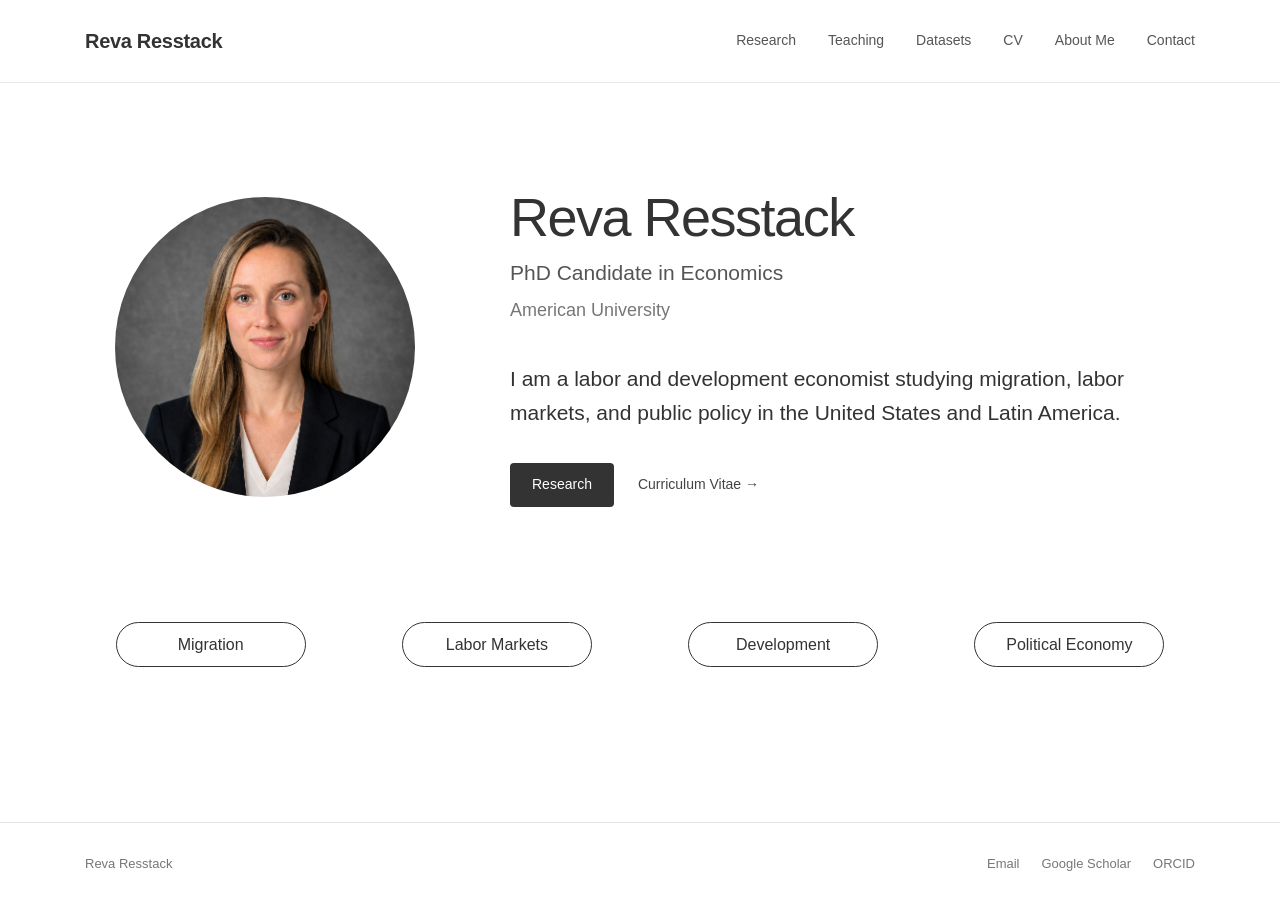
==== index.html @ 0ca715f7 "Update homepage for places" ====
<!DOCTYPE html>
<html lang="en">

<head>
    <meta charset="UTF-8">
    <meta name="viewport" content="width=device-width, initial-scale=1.0">

    <title>Reva Resstack | Economist</title>

    <link rel="stylesheet" href="style.css">
</head>

<body>

<header>
    <nav>
        <div class="nav-container">

            <a class="site-name" href="index.html">
                Reva Resstack
            </a>

            <div class="nav-links">
                <a href="research.html">Research</a>
                <a href="teaching.html">Teaching</a>
                <a href="datasets.html">Datasets</a>
                <a href="cv.html">CV</a>
                <!-- <a href="news.html">News</a> -->
                <a href="aboutme.html">About Me</a>
                <a href="contact.html">Contact</a>
            </div>

        </div>
    </nav>
</header>


<main>

    <!-- HERO -->
    <section class="hero">

        <div class="hero-image">

            <img src="images/Headshot_RResstack_2.png"
                 alt="Reva Resstack">

        </div>

        <div class="hero-text">

            <h1>Reva Resstack</h1>

            <h2>PhD Candidate in Economics</h2>

            <p class="affiliation">

                <a href="https://www.american.edu/cas/economics/" target="_blank">
                    American University
                </a>

            </p>

            <p class="intro">
                I am a labor and development economist studying
                migration, labor markets, and public policy in the United States and Latin America.
            </p>

            <!--
            <p>
                My research focuses on how migration policies,
                institutions, and economic conditions shape
                opportunities and decisions for people based on
                where they're located. I study outcomes in
                countries of origin, along the migration process,
                and in countries of destination for both migrants
                and individuals in receiving communities.
            </p>
            -->

            <div class="hero-links">

                <a href="research.html" class="button">
                    Research
                </a>

                <a href="cv.html" class="text-link">
                    Curriculum Vitae →
                </a>

            </div>

        </div>

    </section>


    <!-- RESEARCH AREAS -->

    <section class="research-areas">

        <div class="area">

            <div class="area-circle">
                Migration
            </div>

        </div>


        <div class="area">

            <div class="area-circle">
                Labor Markets
            </div>

        </div>


        <div class="area">

            <div class="area-circle">
                Development
            </div>

        </div>


        <div class="area">

            <div class="area-circle">
                Political Economy
            </div>

        </div>

    </section>


</main>


<footer>

    <div class="footer-container">

        <p>Reva Resstack</p>

        <div>

            <a href="mailto:reva.resstack@american.edu">
                Email
            </a>

            <a href="#">
                Google Scholar
            </a>

            <a href="#">
                ORCID
            </a>

        </div>

    </div>

</footer>


</body>

</html>
---- style.css ----
/* =====================================
   GENERAL
   ===================================== */

* {
    box-sizing: border-box;
    font-family: Arial;
}

body {
    margin: 0;

    font-family: Arial;

    color: #333;

    background: #fff;

    line-height: 1.7;
}

a {
    color: inherit;
    text-decoration: none;
}

a:hover {
    text-decoration: none;
}


/* =====================================
   NAVIGATION
   ===================================== */

nav {
    border-bottom: 1px solid #e8e8e8;

    background: #fff;
}

.nav-container {
    max-width: 1180px;

    margin: 0 auto;

    padding: 24px 35px;

    display: flex;

    justify-content: space-between;

    align-items: center;
}

.site-name {
    font-size: 20px;

    font-weight: 600;

    letter-spacing: -0.3px;
}

.nav-links {
    display: flex;

    gap: 32px;
}

.nav-links a {
    font-size: 14px;

    color: #555;

    transition: color 0.2s ease;
}

.nav-links a:hover {
    color: #111;
}


/* =====================================
   MAIN
   ===================================== */

main {
    max-width: 1180px;

    margin: 0 auto;

    padding: 70px 35px 80px;
}


/* =====================================
   HERO
   ===================================== */

.hero {
    display: grid;

    grid-template-columns: 360px 1fr;

    gap: 65px;

    align-items: center;

    padding: 35px 0 95px;
}

.hero-image {
    display: flex;

    justify-content: center;

    align-items: center;
}

.hero-image img {
    width: 300px;

    height: 300px;

    object-fit: cover;

    border-radius: 50%;
}

.hero-text h1 {
    margin: 0 0 8px;

    font-size: 54px;

    font-weight: normal;

    letter-spacing: -1.5px;

    line-height: 1.1;
}

.hero-text h2 {
    margin: 0;

    font-size: 21px;

    font-weight: 400;

    color: #555;
}

.affiliation {
    margin-top: 4px;

    font-size: 16px;

    color: #777;
}

.hero-text p {
    max-width: 720px;

    font-size: 18px;

    line-height: 1.75;
}

.hero-text .intro {
    margin-top: 35px;

    font-size: 21px;

    line-height: 1.65;
}


/* =====================================
   HERO LINKS
   ===================================== */

.hero-links {
    display: flex;

    align-items: center;

    gap: 24px;

    margin-top: 32px;
}

.button {
    display: inline-block;

    padding: 10px 22px;

    background: #333;

    color: #fff;

    border-radius: 4px;

    font-size: 14px;

    font-weight: 500;

    transition: all 0.2s ease;
}

.button:hover {
    background: #555;

    transform: translateY(-1px);
}

.text-link {
    font-size: 14px;

    font-weight: 500;

    color: #444;
}

.text-link:hover {
    color: #111;

    text-decoration: underline;
}


/* =====================================
   RESEARCH SECTION
   ===================================== */

.section {
    border-top: 1px solid #e5e5e5;

    padding: 70px 0;
}

.section-label {
    margin-bottom: 18px;

    font-size: 20px;

    font-weight: 600;

    letter-spacing: 2.2px;

    color: #888;
}

.section h1 {
    max-width: 850px;

    margin: 0 0 20px;

    font-size: 40px;

    font-weight: normal;

    line-height: 1.3;

    letter-spacing: -0.5px;
}

.section h2 {
    max-width: 850px;

    margin: 0 0 20px;

    font-size: 40px;

    font-weight: normal;

    line-height: 1.3;

    letter-spacing: -0.5px;
}

.wide-text {
    max-width: 820px;

    font-size: 18px;

    line-height: 1.8;
}

.arrow-link {
    display: inline-block;

    margin-top: 12px;

    font-size: 14px;

    font-weight: 500;

    color: #444;
}

.arrow-link:hover {
    color: #111;

    text-decoration: underline;
}

.page-header p {
    max-width: 100%;
}


/* ================================
   WORKS IN PROGRESS
   ================================ */

.paper {
    margin-bottom: 55px;
}

.paper h2 {
    font-size: 23px;
    line-height: 1.25;
    font-weight: 500;
    margin: 0 0 8px 0;
    max-width: 1200px;
}

/* Job Market Paper */

.paper-label {
    font-size: 12px;
    letter-spacing: 2px;
    font-weight: 600;
    color: #888;
    margin-bottom: 8px;
}

/* Abstract */

.abstract-box {
    margin: 0;
    max-width: 850px;
}

.abstract-box summary {
    display: inline-block;
    cursor: pointer;

    font-size: 15px;
    color: #444;

    margin: 0;

    list-style: none;
}

.abstract-box summary::-webkit-details-marker {
    display: none;
}

.abstract-box summary::before {
    content: "▶";
    font-size: 10px;
    margin-right: 7px;
}

.abstract-box[open] summary::before {
    content: "▼";
}

.abstract-box p {
    margin-top: 15px;
    margin-bottom: 0;

    font-size: 16px;
    line-height: 1.7;

    max-width: 850px;
}

/* =====================================
   RESEARCH AREAS
   ===================================== */

.research-areas {
    display: grid;

    grid-template-columns: repeat(4, 1fr);

    gap: 35px;

    padding: 20px 0 75px;
}

.area {
    display: flex;

    justify-content: center;

    align-items: center;
}

.area-circle {
    display: flex;
    align-items: center;
    justify-content: center;

    width: 190px;
    height: 45px;

    border: 1px solid #333;
    border-radius: 25px;

    font-size: 16px;
    text-align: center;
}

.area-circle:hover {
    background: #f7f7f7;
}

.area h3 {
    margin: 0 0 10px;

    font-size: 22px;

    font-weight: normal;
}

.area p {
    margin: 0;

    max-width: 300px;

    color: #666;

    font-size: 16px;

    line-height: 1.7;
}


/* =========================
   TEACHING PAGE
   ========================= */

.teaching-section {
    max-width: 950px;
    margin-top: 55px;
}


/* -------------------------
   Institution
   ------------------------- */

.teaching-section h2 {
    font-size: 34px;
    font-weight: 500;
    margin-top: 75px;
    margin-bottom: 40px;
    letter-spacing: -0.4px;
}

.teaching-section h2:first-child {
    margin-top: 0;
}


/* -------------------------
   Department / School
   ------------------------- */

.institution-section {
    margin-left: 25px;
    margin-bottom: 55px;
}

.institution-section h3 {
    font-size: 24px;
    font-weight: 500;
    margin-top: 0;
    margin-bottom: 28px;
    letter-spacing: -0.2px;
}


/* -------------------------
   Positions
   ------------------------- */

.position-section {
    margin-left: 25px;
    margin-bottom: 38px;
}

.position-section h4 {
    font-size: 18px;
    font-weight: 600;
    margin-top: 0;
    margin-bottom: 13px;
    line-height: 1.4;
}


/* -------------------------
   Courses
   ------------------------- */

.course {
    font-size: 17px;
    line-height: 1.7;
}

.course-item {
    font-size: 17px;
    line-height: 1.7;
    margin-bottom: 26px;
}

.course strong,
.course-item strong {
    font-weight: 600;
}


/* -------------------------
   Greenberg Seminars Link
   ------------------------- */

.program-link {
    display: inline-block;

    margin-top: 2px;

    font-size: 16px;
    color: #555;

    border-bottom: 1px solid #aaa;
    padding-bottom: 2px;

    transition: all 0.2s ease;
}

.program-link:hover {
    color: #111;
    border-bottom-color: #333;
}


/* -------------------------
   Semester Dropdown
   ------------------------- */

.semester-box {
    margin-top: 8px;
}

.semester-box summary {
    display: inline-block;

    cursor: pointer;

    font-size: 14px;
    color: #777;

    list-style: none;

    transition: color 0.2s ease;
}

.semester-box summary:hover {
    color: #333;
}

.semester-box summary::-webkit-details-marker {
    display: none;
}

.semester-box summary::before {
    content: "▶";

    font-size: 9px;
    margin-right: 7px;
}

.semester-box[open] summary::before {
    content: "▼";
}

.semester-box p {
    margin-top: 9px;
    margin-bottom: 0;

    font-size: 14px;
    line-height: 1.6;

    color: #666;
}


/* -------------------------
   AEA Summer Program
   ------------------------- */

.aea-program {
    margin-top: 15px;
}

.aea-program p {
    max-width: 700px;

    font-size: 15px;
    line-height: 1.7;

    color: #555;
}


/* AEA photo */

.teaching-photo {
    display: block;

    width: 65%;
    max-width: 600px;

    height: auto;

    margin-top: 25px;

    border-radius: 4px;
}


/* -------------------------
   General Teaching Links
   ------------------------- */

.teaching-section a {
    color: inherit;
}

.teaching-section a:hover {
    color: #111;
}

/* =========================
   DATASETS PAGE
   ========================= */

.datasets-section {
    max-width: 1000px;
    margin-top: 50px;
}

.dataset-row {
    display: grid;

    grid-template-columns: 380px 1fr;

    gap: 40px;

    margin-bottom: 75px;

    align-items: start;
}

.dataset-image {
    width: 100%;
}

.dataset-image img {
    display: block;

    width: 100%;

    height: auto;

    object-fit: contain;
}

.dataset-content h2 {
    font-size: 26px;
    line-height: 1.35;
    font-weight: 500;

    margin: 0 0 10px 0;
}

.dataset-authors {
    font-size: 16px;

    margin: 0 0 5px 0;
}

.dataset-institution {
    font-size: 15px;

    color: #777;

    margin: 0 0 18px 0;
}

.dataset-content p {
    font-size: 16px;
    line-height: 1.7;

    max-width: 650px;
}

.dataset-link {
    display: inline-block;

    margin-top: 8px;

    font-size: 15px;

    color: #444;

    text-decoration: none;

    border-bottom: 1px solid #aaa;

    padding-bottom: 2px;
}

.dataset-link:hover {
    border-bottom-color: #333;
}

.dataset-note {
    font-size: 14px !important;
    color: #777;
    margin-top: 12px;
}

/* =====================================
   COMMUNITY PHOTO
   ===================================== */

.community {
    padding: 20px 0 30px;

    text-align: center;
}

.community img {
    width: 65%;

    max-width: 720px;

    height: auto;

    display: inline-block;

    object-fit: cover;
}


/* =====================================
   FOOTER
   ===================================== */

footer {
    border-top: 1px solid #e5e5e5;
}

.footer-container {
    max-width: 1180px;

    margin: 0 auto;

    padding: 30px 35px;

    display: flex;

    justify-content: space-between;

    align-items: center;

    font-size: 13px;

    color: #777;
}

.footer-container p {
    margin: 0;
}

.footer-container div {
    display: flex;

    gap: 22px;
}


/* =====================================
   MOBILE
   ===================================== */

@media (max-width: 800px) {

    .nav-container {
        flex-direction: column;

        gap: 18px;
    }

    .nav-links {
        flex-wrap: wrap;

        justify-content: center;

        gap: 16px;
    }

    main {
        padding: 45px 22px 60px;
    }

    .hero {
        grid-template-columns: 1fr;

        gap: 35px;

        text-align: center;

        padding-top: 15px;

        padding-bottom: 70px;
    }

    .hero-image img {
        width: 190px;

        height: 190px;
    }

    .hero-text p {
        margin-left: auto;

        margin-right: auto;
    }

    .hero-links {
        justify-content: center;
    }

    .research-areas {
    grid-template-columns: 1fr 1fr;

    gap: 35px 20px;
    }

    .area p {
        max-width: none;
    }

    .community img {
        width: 100%;
    }

    .footer-container {
        flex-direction: column;

        gap: 15px;
    }
    
      /* Teaching and datasets on mobile */
        
      .teaching-section {
          margin-top: 35px;
      }
      
      .teaching-section h2 {
          font-size: 29px;
          margin-top: 55px;
          margin-bottom: 30px;
      }
      
      .institution-section {
          margin-left: 10px;
          margin-bottom: 45px;
      }
      
      .institution-section h3 {
          font-size: 21px;
          margin-bottom: 24px;
      }
      
      .position-section {
          margin-left: 10px;
          margin-bottom: 30px;
      }
      
      .position-section h4 {
          font-size: 17px;
      }
      
      .course,
      .course-item {
          font-size: 16px;
      }
      
      .teaching-photo {
          width: 100%;
          max-width: 600px;
      }
  
    .dataset-row {
        grid-template-columns: 1fr;
    
        gap: 25px;
    
        margin-bottom: 60px;
    }
    
    .dataset-image {
        max-width: 500px;
    }

}

/* =========================
   ABOUT ME TIMELINE — MOBILE
   ========================= */

.timeline {
    margin-top: 50px;

    padding-left: 55px;
}

.timeline::before {
    left: 15px;
}

.timeline-item {
    margin-bottom: 60px;
}

.timeline-marker {
    left: -55px;

    width: 35px;

    text-align: left;

    font-size: 12px;
}

.timeline-marker::after {
    right: -20px;

    width: 8px;

    height: 8px;
}

.timeline-content h2 {
    font-size: 24px;
}

.timeline-content p {
    font-size: 16px;

    line-height: 1.7;
}

.timeline-photo {
    margin-top: 0;
}

.timeline-photo img {
    width: 100%;
}

/* =========================================================
   RESEARCH PAGE — PAPER CARDS
   ========================================================= */


/* Research page container */

.research-intro {
    padding-bottom: 60px;
}


/* Works in progress section */

.works-section {
    padding-top: 20px;
}


/* Section labels */

.works-section .section-label,
.research-intro .section-label {
    margin-bottom: 32px;

    font-size: 20px;
    font-weight: 600;
    letter-spacing: 3px;

    color: #888;
}


/* Main research heading */

.research-intro h1 {
    max-width: 900px;

    margin: 0 0 24px;

    font-size: 40px;
    font-weight: 400;

    line-height: 1.3;
    letter-spacing: -0.5px;
}

.research-title {
    white-space: nowrap;
    font-size: 3rem;
}

/* Introduction paragraph */

.research-intro > p {
    max-width: 850px;

    margin: 0;

    font-size: 18px;
    line-height: 1.7;
}


/* =========================================================
   PAPER CARDS
   ========================================================= */

.paper-card {
    max-width: 1000px;

    margin-bottom: 28px;
    padding: 30px 34px;

    border: 1px solid #e2e2e2;
    border-radius: 6px;

    background: #ffffff;

    box-shadow: 0 2px 8px rgba(0, 0, 0, 0.04);
}


/* Hover effect */

.paper-card:hover {
    box-shadow: 0 4px 14px rgba(0, 0, 0, 0.07);
}


/* Job market paper */

.job-market-card {
    border-left: 4px solid #555;
}


/* Paper label */

.paper-label {
    margin-bottom: 12px;

    font-size: 13px;
    font-weight: 600;
    letter-spacing: 2px;

    color: #888;
}


/* Paper titles */

.paper-card h2 {
    max-width: 900px;

    margin: 0 0 16px;

    font-size: 27px;
    font-weight: 400;

    line-height: 1.35;

    color: #333;
}


/* =========================================================
   ABSTRACT
   ========================================================= */

.abstract-box {
    margin-top: 4px;
}


/* Abstract button */

.abstract-box summary {
    display: inline-block;

    cursor: pointer;

    font-size: 15px;
    font-weight: 500;

    color: #555;

    list-style-position: outside;
}


/* Remove default marker in some browsers */

.abstract-box summary::marker {
    font-size: 12px;
}


/* Hover */

.abstract-box summary:hover {
    color: #222;
}


/* Abstract text */

.abstract-box p {
    max-width: 850px;

    margin: 18px 0 0;

    font-size: 16px;
    line-height: 1.7;

    color: #555;
}


/* =========================================================
   PAPER LINK
   ========================================================= */

.paper-link {
    display: inline-block;

    margin-top: 22px;

    font-size: 15px;
    font-weight: 600;

    color: #444;

    text-decoration: none;
}

/* =========================
   ABOUT ME TIMELINE
   ========================= */

.about-header {
    max-width: 900px;
}


/* -------------------------
   Timeline Container
   ------------------------- */

.timeline {
    position: relative;

    max-width: 1000px;

    margin: 75px auto 0 auto;

    padding-left: 135px;
}


/* Vertical line */

.timeline::before {
    content: "";

    position: absolute;

    left: 75px;

    top: 10px;

    bottom: 0;

    width: 1px;

    background: #d8d8d8;
}


/* -------------------------
   Timeline Item
   ------------------------- */

.timeline-item {
    position: relative;

    margin-bottom: 80px;
}


/* -------------------------
   Timeline Marker
   ------------------------- */

.timeline-marker {
    position: absolute;

    left: -135px;

    width: 105px;

    text-align: right;

    font-size: 15px;

    font-weight: 600;

    color: #777;

    line-height: 1.4;
}


/* Circle */

.timeline-marker::after {
    content: "";

    position: absolute;

    right: -35px;

    top: 4px;

    width: 9px;

    height: 9px;

    border-radius: 50%;

    background: #777;
}


/* -------------------------
   Timeline Content
   ------------------------- */

.timeline-content {
    max-width: 750px;
}

.timeline-content h2 {
    font-size: 28px;

    font-weight: 500;

    margin: 0 0 14px 0;

    letter-spacing: -0.3px;
}

.timeline-content p {
    font-size: 17px;

    line-height: 1.75;

    margin: 0;

    max-width: 750px;
}


/* Links */

.timeline-content a {
    color: inherit;

    text-decoration: none;

    border-bottom: 1px solid #aaa;

    transition: border-color 0.2s ease;
}

.timeline-content a:hover {
    border-bottom-color: #333;
}


/* -------------------------
   Community Photo
   ------------------------- */

.timeline-photo {
    margin-top: 10px;

    max-width: 750px;
}

.timeline-photo img {
    display: block;

    width: 65%;

    height: auto;

    border-radius: 4px;
}


.paper-link:hover {
    text-decoration: underline;
}
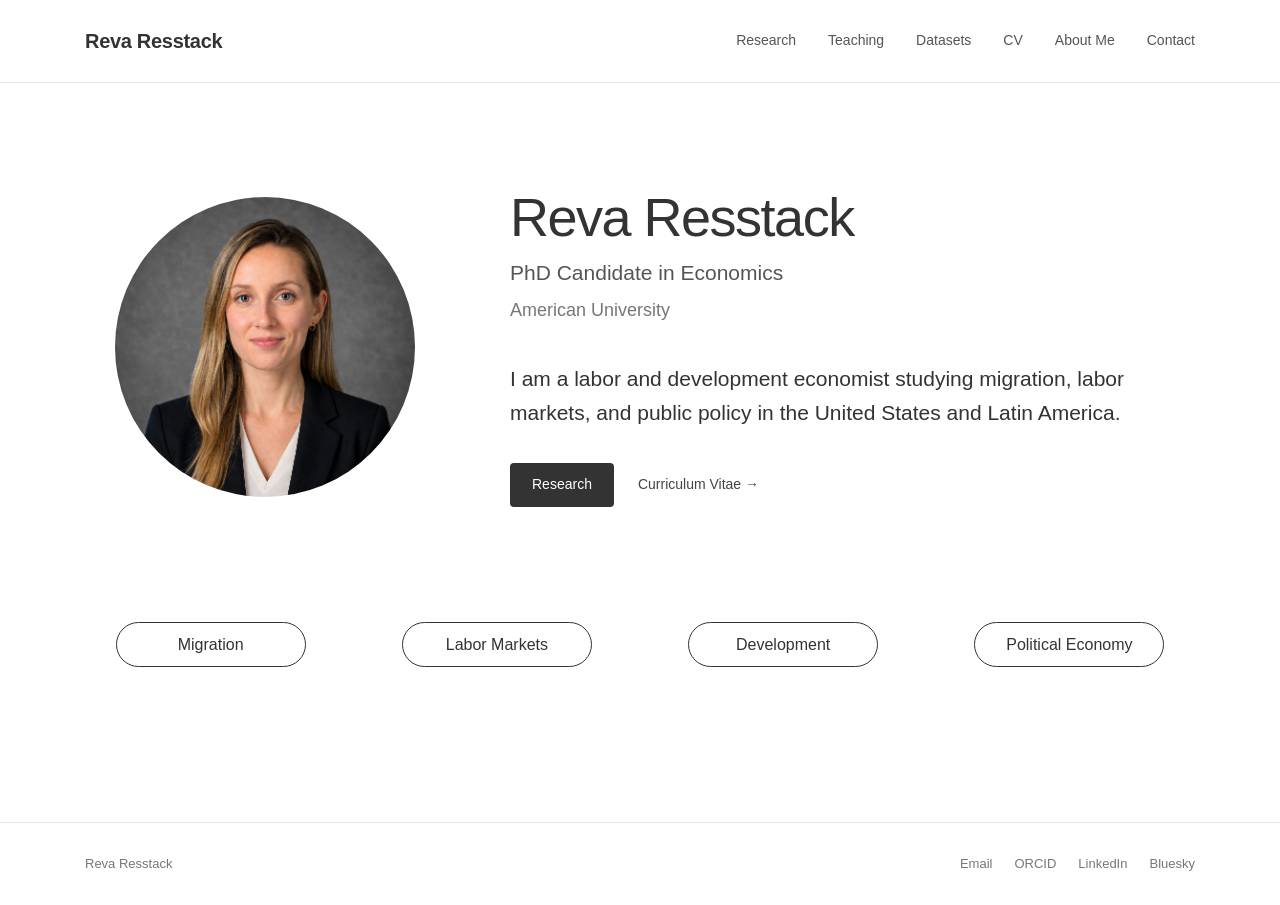
==== commit 6de4be8b: "Update footer" ====
--- a/index.html
+++ b/index.html
@@ -152,12 +152,22 @@
                 Email
             </a>
 
-            <a href="#">
+            <!--
+            <a href="https://scholar.google.com/" target="_blank">
                 Google Scholar
             </a>
+            -->
 
-            <a href="#">
+            <a href="https://orcid.org/0009-0002-9547-4067" target="_blank">
                 ORCID
+            </a>
+
+            <a href="https://www.linkedin.com/in/reva-resstack/" target="_blank">
+                LinkedIn
+            </a>
+
+            <a href="https://bsky.app/profile/rresstack.bsky.social" target="_blank">
+                Bluesky
             </a>
 
         </div>
@@ -166,7 +176,6 @@
 
 </footer>
 
-
 </body>
 
 </html>
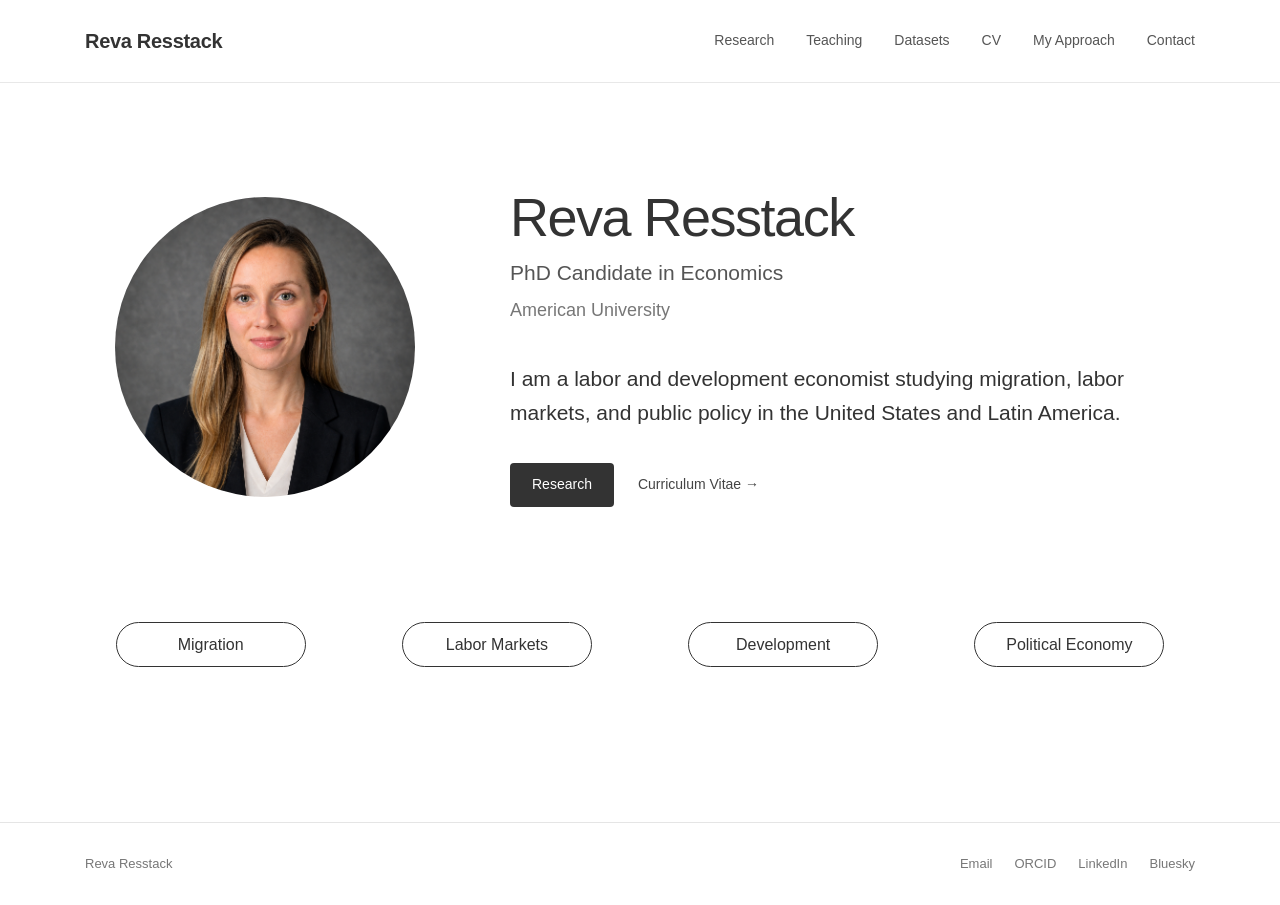
==== commit 0db1a748: "Update index.html" ====
--- a/index.html
+++ b/index.html
@@ -26,7 +26,7 @@
                 <a href="datasets.html">Datasets</a>
                 <a href="cv.html">CV</a>
                 <!-- <a href="news.html">News</a> -->
-                <a href="aboutme.html">About Me</a>
+                <a href="myapproach.html">My Approach</a>
                 <a href="contact.html">Contact</a>
             </div>
 
--- a/style.css
+++ b/style.css
@@ -226,22 +226,21 @@
     text-decoration: underline;
 }
 
-
 /* =====================================
    RESEARCH SECTION
    ===================================== */
 
 .section {
+    width: 100%;
     border-top: 1px solid #e5e5e5;
 
-    padding: 70px 0;
+    padding: 70px 5%;
 }
 
 .section-label {
     margin-bottom: 18px;
 
     font-size: 20px;
-
     font-weight: 600;
 
     letter-spacing: 2.2px;
@@ -250,12 +249,11 @@
 }
 
 .section h1 {
-    max-width: 850px;
+    max-width: 1200px;
 
     margin: 0 0 20px;
 
     font-size: 40px;
-
     font-weight: normal;
 
     line-height: 1.3;
@@ -264,12 +262,11 @@
 }
 
 .section h2 {
-    max-width: 850px;
+    max-width: 1200px;
 
     margin: 0 0 20px;
 
     font-size: 40px;
-
     font-weight: normal;
 
     line-height: 1.3;
@@ -278,10 +275,9 @@
 }
 
 .wide-text {
-    max-width: 820px;
+    max-width: 1200px;
 
     font-size: 18px;
-
     line-height: 1.8;
 }
 
@@ -291,7 +287,6 @@
     margin-top: 12px;
 
     font-size: 14px;
-
     font-weight: 500;
 
     color: #444;
@@ -299,7 +294,6 @@
 
 .arrow-link:hover {
     color: #111;
-
     text-decoration: underline;
 }
 
@@ -308,57 +302,220 @@
 }
 
 
-/* ================================
+/* =====================================
+   COAUTHORS
+   ===================================== */
+
+.coauthors {
+    margin-top: -8px;
+    margin-bottom: 18px;
+
+    font-size: 0.95rem;
+}
+
+.coauthors a {
+    color: inherit;
+
+    text-decoration: underline;
+    text-underline-offset: 3px;
+}
+
+.coauthors a:hover {
+    opacity: 0.7;
+}
+
+
+/* =====================================
    WORKS IN PROGRESS
-   ================================ */
+   ===================================== */
 
 .paper {
     margin-bottom: 55px;
 }
 
 .paper h2 {
+    max-width: 1200px;
+
+    margin: 0 0 8px 0;
+
     font-size: 23px;
     line-height: 1.25;
     font-weight: 500;
-    margin: 0 0 8px 0;
-    max-width: 1200px;
-}
+}
+
 
 /* Job Market Paper */
 
 .paper-label {
-    font-size: 12px;
+    margin-bottom: 12px;
+
+    font-size: 13px;
+    font-weight: 600;
+
     letter-spacing: 2px;
+
+    color: #888;
+}
+
+
+/* =========================================================
+   RESEARCH PAGE — INTRO
+   ========================================================= */
+
+.research-intro {
+    width: 100%;
+
+    padding-bottom: 60px;
+}
+
+
+/* Section labels */
+
+.works-section .section-label,
+.research-intro .section-label {
+    margin-bottom: 32px;
+
+    font-size: 20px;
     font-weight: 600;
+
+    letter-spacing: 3px;
+
     color: #888;
-    margin-bottom: 8px;
-}
-
-/* Abstract */
+}
+
+
+/* Main research heading */
+
+.research-intro h1 {
+    max-width: 1400px;
+
+    margin: 0 0 24px;
+
+    font-size: 40px;
+    font-weight: 400;
+
+    line-height: 1.3;
+    letter-spacing: -0.5px;
+}
+
+.research-title {
+    white-space: nowrap;
+    font-size: 3rem;
+}
+
+
+/* Introduction paragraph */
+
+.research-intro > p {
+    max-width: 1400px;
+
+    margin: 0;
+
+    font-size: 18px;
+    line-height: 1.7;
+}
+
+
+/* =========================================================
+   WORKS IN PROGRESS SECTION
+   ========================================================= */
+
+.works-section {
+    padding-top: 50px;
+}
+
+
+/* =========================================================
+   PAPER CARDS
+   ========================================================= */
+
+.paper-card {
+    width: 100%;
+    max-width: 1400px;
+
+    margin-bottom: 28px;
+    padding: 30px 34px;
+
+    border: 1px solid #e2e2e2;
+    border-radius: 6px;
+
+    background: #ffffff;
+
+    box-shadow: 0 2px 8px rgba(0, 0, 0, 0.04);
+}
+
+
+/* Hover effect */
+
+.paper-card:hover {
+    box-shadow: 0 4px 14px rgba(0, 0, 0, 0.07);
+}
+
+
+/* Job market paper */
+
+.job-market-card {
+    border-left: 4px solid #555;
+}
+
+
+/* Paper titles */
+
+.paper-card h2 {
+    max-width: 100%;
+
+    margin: 0 0 16px;
+
+    font-size: 27px;
+    font-weight: 400;
+
+    line-height: 1.35;
+
+    color: #333;
+}
+
+
+/* =========================================================
+   ABSTRACT
+   ========================================================= */
 
 .abstract-box {
-    margin: 0;
-    max-width: 850px;
-}
+    margin-top: 4px;
+}
+
+
+/* Abstract button */
 
 .abstract-box summary {
     display: inline-block;
+
     cursor: pointer;
 
     font-size: 15px;
-    color: #444;
-
-    margin: 0;
-
-    list-style: none;
-}
+    font-weight: 500;
+
+    color: #555;
+
+    list-style-position: outside;
+}
+
+
+/* Remove default marker in some browsers */
 
 .abstract-box summary::-webkit-details-marker {
     display: none;
 }
 
+.abstract-box summary::marker {
+    font-size: 12px;
+}
+
+
+/* Abstract arrow */
+
 .abstract-box summary::before {
     content: "▶";
+
     font-size: 10px;
     margin-right: 7px;
 }
@@ -367,14 +524,43 @@
     content: "▼";
 }
 
+
+/* Hover */
+
+.abstract-box summary:hover {
+    color: #222;
+}
+
+
+/* Abstract text */
+
 .abstract-box p {
-    margin-top: 15px;
-    margin-bottom: 0;
+    max-width: 900px;
+
+    margin: 18px 0 0;
 
     font-size: 16px;
     line-height: 1.7;
 
-    max-width: 850px;
+    color: #555;
+}
+
+
+/* =========================================================
+   PAPER LINK
+   ========================================================= */
+
+.paper-link {
+    display: inline-block;
+
+    margin-top: 22px;
+
+    font-size: 15px;
+    font-weight: 600;
+
+    color: #444;
+
+    text-decoration: none;
 }
 
 /* =====================================
@@ -445,7 +631,7 @@
 
 .teaching-section {
     max-width: 950px;
-    margin-top: 55px;
+    margin-top: 30px;
 }
 
 
@@ -456,8 +642,10 @@
 .teaching-section h2 {
     font-size: 34px;
     font-weight: 500;
-    margin-top: 75px;
-    margin-bottom: 40px;
+
+    margin-top: 40px;
+    margin-bottom: 20px;
+
     letter-spacing: -0.4px;
 }
 
@@ -472,14 +660,16 @@
 
 .institution-section {
     margin-left: 25px;
-    margin-bottom: 55px;
+    margin-bottom: 25px;
 }
 
 .institution-section h3 {
     font-size: 24px;
     font-weight: 500;
+
     margin-top: 0;
-    margin-bottom: 28px;
+    margin-bottom: 14px;
+
     letter-spacing: -0.2px;
 }
 
@@ -490,15 +680,17 @@
 
 .position-section {
     margin-left: 25px;
-    margin-bottom: 38px;
+    margin-bottom: 18px;
 }
 
 .position-section h4 {
     font-size: 18px;
     font-weight: 600;
+
     margin-top: 0;
-    margin-bottom: 13px;
-    line-height: 1.4;
+    margin-bottom: 5px;
+
+    line-height: 1.3;
 }
 
 
@@ -508,18 +700,69 @@
 
 .course {
     font-size: 17px;
-    line-height: 1.7;
+    line-height: 1.5;
 }
 
 .course-item {
     font-size: 17px;
-    line-height: 1.7;
-    margin-bottom: 26px;
+    line-height: 1.5;
+    margin-bottom: 12px;
 }
 
 .course strong,
 .course-item strong {
-    font-weight: 600;
+    font-weight: 400;
+}
+
+
+/* -------------------------
+   Semester Dropdown
+   ------------------------- */
+
+.semester-box {
+    margin-top: 2px;
+}
+
+.semester-box summary {
+    display: inline-block;
+
+    cursor: pointer;
+
+    font-size: 14px;
+    color: #777;
+
+    list-style: none;
+
+    transition: color 0.2s ease;
+}
+
+.semester-box summary:hover {
+    color: #333;
+}
+
+.semester-box summary::-webkit-details-marker {
+    display: none;
+}
+
+.semester-box summary::before {
+    content: "▶";
+
+    font-size: 9px;
+    margin-right: 7px;
+}
+
+.semester-box[open] summary::before {
+    content: "▼";
+}
+
+.semester-box p {
+    margin-top: 5px;
+    margin-bottom: 0;
+
+    font-size: 14px;
+    line-height: 1.5;
+
+    color: #666;
 }
 
 
@@ -530,7 +773,7 @@
 .program-link {
     display: inline-block;
 
-    margin-top: 2px;
+    margin-top: 0;
 
     font-size: 16px;
     color: #555;
@@ -546,71 +789,38 @@
     border-bottom-color: #333;
 }
 
-
 /* -------------------------
-   Semester Dropdown
+   Institution Links
    ------------------------- */
 
-.semester-box {
-    margin-top: 8px;
-}
-
-.semester-box summary {
-    display: inline-block;
-
-    cursor: pointer;
-
-    font-size: 14px;
-    color: #777;
-
-    list-style: none;
-
-    transition: color 0.2s ease;
-}
-
-.semester-box summary:hover {
-    color: #333;
-}
-
-.semester-box summary::-webkit-details-marker {
-    display: none;
-}
-
-.semester-box summary::before {
-    content: "▶";
-
-    font-size: 9px;
-    margin-right: 7px;
-}
-
-.semester-box[open] summary::before {
-    content: "▼";
-}
-
-.semester-box p {
-    margin-top: 9px;
-    margin-bottom: 0;
-
-    font-size: 14px;
-    line-height: 1.6;
-
-    color: #666;
-}
-
+.institution-link {
+    color: inherit;
+    text-decoration: none;
+
+    border-bottom: 1px solid #aaa;
+    padding-bottom: 2px;
+
+    transition: all 0.2s ease;
+}
+
+.institution-link:hover {
+    color: #111;
+    border-bottom-color: #333;
+}
 
 /* -------------------------
    AEA Summer Program
    ------------------------- */
 
 .aea-program {
-    margin-top: 15px;
+    margin-top: 8px;
 }
 
 .aea-program p {
     max-width: 700px;
 
     font-size: 15px;
-    line-height: 1.7;
+    line-height: 1.6;
 
     color: #555;
 }
@@ -626,7 +836,7 @@
 
     height: auto;
 
-    margin-top: 25px;
+    margin-top: 15px;
 
     border-radius: 4px;
 }
@@ -643,7 +853,6 @@
 .teaching-section a:hover {
     color: #111;
 }
-
 /* =========================
    DATASETS PAGE
    ========================= */
@@ -975,202 +1184,6 @@
     width: 100%;
 }
 
-/* =========================================================
-   RESEARCH PAGE — PAPER CARDS
-   ========================================================= */
-
-
-/* Research page container */
-
-.research-intro {
-    padding-bottom: 60px;
-}
-
-
-/* Works in progress section */
-
-.works-section {
-    padding-top: 20px;
-}
-
-
-/* Section labels */
-
-.works-section .section-label,
-.research-intro .section-label {
-    margin-bottom: 32px;
-
-    font-size: 20px;
-    font-weight: 600;
-    letter-spacing: 3px;
-
-    color: #888;
-}
-
-
-/* Main research heading */
-
-.research-intro h1 {
-    max-width: 900px;
-
-    margin: 0 0 24px;
-
-    font-size: 40px;
-    font-weight: 400;
-
-    line-height: 1.3;
-    letter-spacing: -0.5px;
-}
-
-.research-title {
-    white-space: nowrap;
-    font-size: 3rem;
-}
-
-/* Introduction paragraph */
-
-.research-intro > p {
-    max-width: 850px;
-
-    margin: 0;
-
-    font-size: 18px;
-    line-height: 1.7;
-}
-
-
-/* =========================================================
-   PAPER CARDS
-   ========================================================= */
-
-.paper-card {
-    max-width: 1000px;
-
-    margin-bottom: 28px;
-    padding: 30px 34px;
-
-    border: 1px solid #e2e2e2;
-    border-radius: 6px;
-
-    background: #ffffff;
-
-    box-shadow: 0 2px 8px rgba(0, 0, 0, 0.04);
-}
-
-
-/* Hover effect */
-
-.paper-card:hover {
-    box-shadow: 0 4px 14px rgba(0, 0, 0, 0.07);
-}
-
-
-/* Job market paper */
-
-.job-market-card {
-    border-left: 4px solid #555;
-}
-
-
-/* Paper label */
-
-.paper-label {
-    margin-bottom: 12px;
-
-    font-size: 13px;
-    font-weight: 600;
-    letter-spacing: 2px;
-
-    color: #888;
-}
-
-
-/* Paper titles */
-
-.paper-card h2 {
-    max-width: 900px;
-
-    margin: 0 0 16px;
-
-    font-size: 27px;
-    font-weight: 400;
-
-    line-height: 1.35;
-
-    color: #333;
-}
-
-
-/* =========================================================
-   ABSTRACT
-   ========================================================= */
-
-.abstract-box {
-    margin-top: 4px;
-}
-
-
-/* Abstract button */
-
-.abstract-box summary {
-    display: inline-block;
-
-    cursor: pointer;
-
-    font-size: 15px;
-    font-weight: 500;
-
-    color: #555;
-
-    list-style-position: outside;
-}
-
-
-/* Remove default marker in some browsers */
-
-.abstract-box summary::marker {
-    font-size: 12px;
-}
-
-
-/* Hover */
-
-.abstract-box summary:hover {
-    color: #222;
-}
-
-
-/* Abstract text */
-
-.abstract-box p {
-    max-width: 850px;
-
-    margin: 18px 0 0;
-
-    font-size: 16px;
-    line-height: 1.7;
-
-    color: #555;
-}
-
-
-/* =========================================================
-   PAPER LINK
-   ========================================================= */
-
-.paper-link {
-    display: inline-block;
-
-    margin-top: 22px;
-
-    font-size: 15px;
-    font-weight: 600;
-
-    color: #444;
-
-    text-decoration: none;
-}
-
 /* =========================
    ABOUT ME TIMELINE
    ========================= */
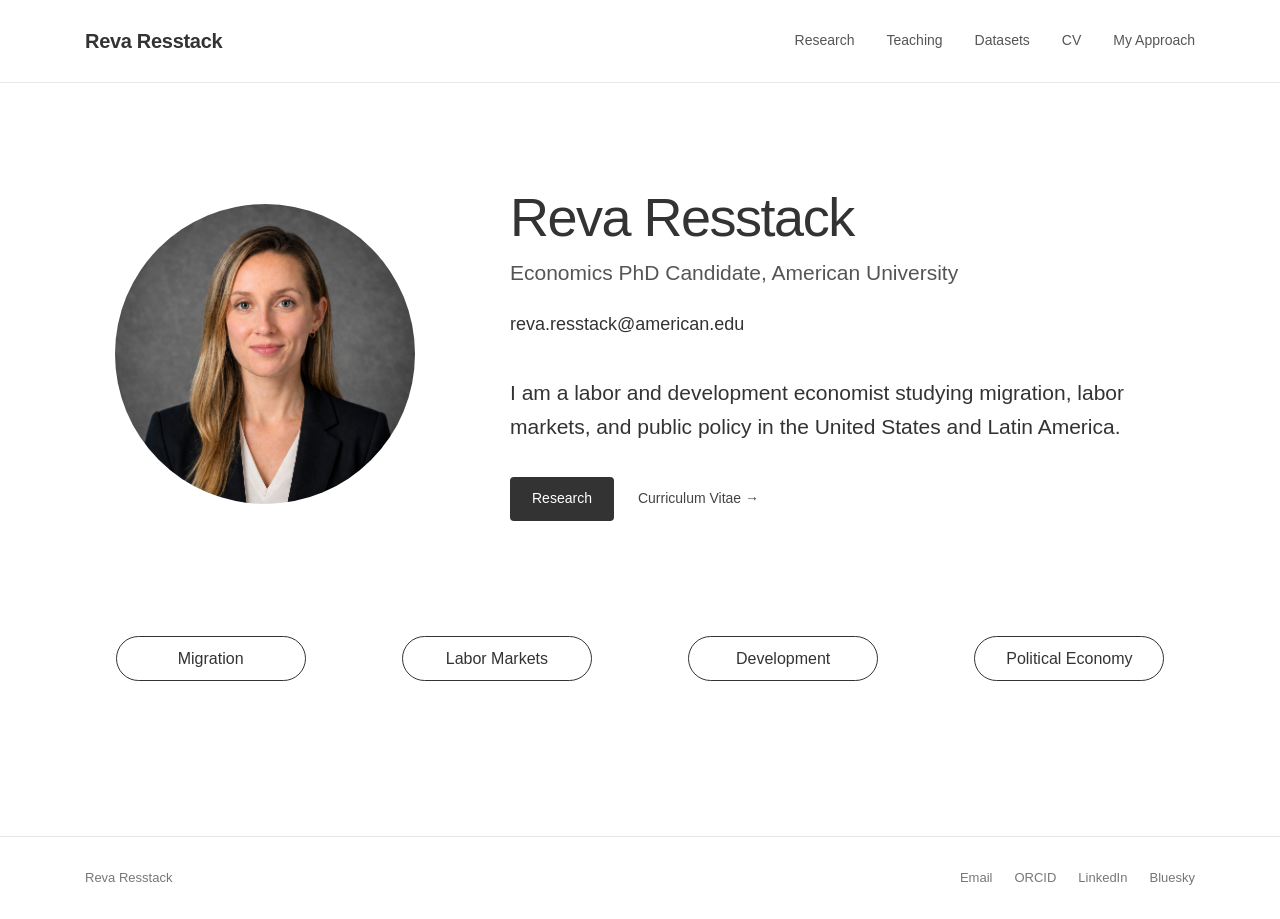
==== commit 449749ee: "Update email on homepage" ====
--- a/index.html
+++ b/index.html
@@ -27,7 +27,6 @@
                 <a href="cv.html">CV</a>
                 <!-- <a href="news.html">News</a> -->
                 <a href="myapproach.html">My Approach</a>
-                <a href="contact.html">Contact</a>
             </div>
 
         </div>
@@ -51,14 +50,16 @@
 
             <h1>Reva Resstack</h1>
 
-            <h2>PhD Candidate in Economics</h2>
-
-            <p class="affiliation">
-
+            <h2>Economics PhD Candidate, 
                 <a href="https://www.american.edu/cas/economics/" target="_blank">
                     American University
                 </a>
+            </h2>
 
+            <p class="email">
+                <a href="mailto:reva.resstack@american.edu">
+                    reva.resstack@american.edu
+                </a>
             </p>
 
             <p class="intro">
--- a/style.css
+++ b/style.css
@@ -831,8 +831,8 @@
 .teaching-photo {
     display: block;
 
-    width: 65%;
-    max-width: 600px;
+    width: 75%;
+    max-width: 700px;
 
     height: auto;
 
@@ -1131,7 +1131,7 @@
 }
 
 /* =========================
-   ABOUT ME TIMELINE — MOBILE
+   MY APPROACH TIMELINE — MOBILE
    ========================= */
 
 .timeline {
@@ -1177,7 +1177,8 @@
 }
 
 .timeline-photo {
-    margin-top: 0;
+    margin: 28px auto 0 auto;
+    max-width: 900px;
 }
 
 .timeline-photo img {
@@ -1185,11 +1186,25 @@
 }
 
 /* =========================
-   ABOUT ME TIMELINE
+  MY APPROACH TIMELINE
    ========================= */
 
+/* -------------------------
+   My Approach Introduction
+   ------------------------- */
+
 .about-header {
-    max-width: 900px;
+    max-width: 1100px;
+}
+
+.about-header p {
+    max-width: 1000px;
+
+    margin: 0;
+
+    font-size: 18px;
+
+    line-height: 1.7;
 }
 
 
@@ -1204,7 +1219,7 @@
 
     margin: 75px auto 0 auto;
 
-    padding-left: 135px;
+    padding-left: 90px;
 }
 
 
@@ -1215,9 +1230,9 @@
 
     position: absolute;
 
-    left: 75px;
-
-    top: 10px;
+    left: 15px;
+
+    top: 8px;
 
     bottom: 0;
 
@@ -1234,7 +1249,11 @@
 .timeline-item {
     position: relative;
 
-    margin-bottom: 80px;
+    margin-bottom: 60px;
+}
+
+.timeline-item:last-child {
+    margin-bottom: 0;
 }
 
 
@@ -1245,19 +1264,15 @@
 .timeline-marker {
     position: absolute;
 
-    left: -135px;
-
-    width: 105px;
-
-    text-align: right;
-
-    font-size: 15px;
-
-    font-weight: 600;
-
-    color: #777;
-
-    line-height: 1.4;
+    left: -70px;
+
+    top: 3px;
+
+    width: 31px;
+
+    height: 20px;
+
+    z-index: 2;
 }
 
 
@@ -1268,13 +1283,13 @@
 
     position: absolute;
 
-    right: -35px;
-
-    top: 4px;
-
-    width: 9px;
-
-    height: 9px;
+    left: 9px;
+
+    top: 0;
+
+    width: 13px;
+
+    height: 13px;
 
     border-radius: 50%;
 
@@ -1287,7 +1302,11 @@
    ------------------------- */
 
 .timeline-content {
-    max-width: 750px;
+    position: relative;
+
+    top: -6px;
+
+    max-width: 900px;
 }
 
 .timeline-content h2 {
@@ -1307,11 +1326,12 @@
 
     margin: 0;
 
-    max-width: 750px;
-}
-
-
-/* Links */
+    max-width: 900px;
+}
+
+/* -------------------------
+   Links
+   ------------------------- */
 
 .timeline-content a {
     color: inherit;
@@ -1333,21 +1353,24 @@
    ------------------------- */
 
 .timeline-photo {
-    margin-top: 10px;
-
-    max-width: 750px;
+    margin: 28px auto 0 auto;
+    max-width: 900px;
 }
 
 .timeline-photo img {
     display: block;
 
-    width: 65%;
+    width: 72%;
 
     height: auto;
 
     border-radius: 4px;
 }
 
+
+/* -------------------------
+   Paper Links
+   ------------------------- */
 
 .paper-link:hover {
     text-decoration: underline;
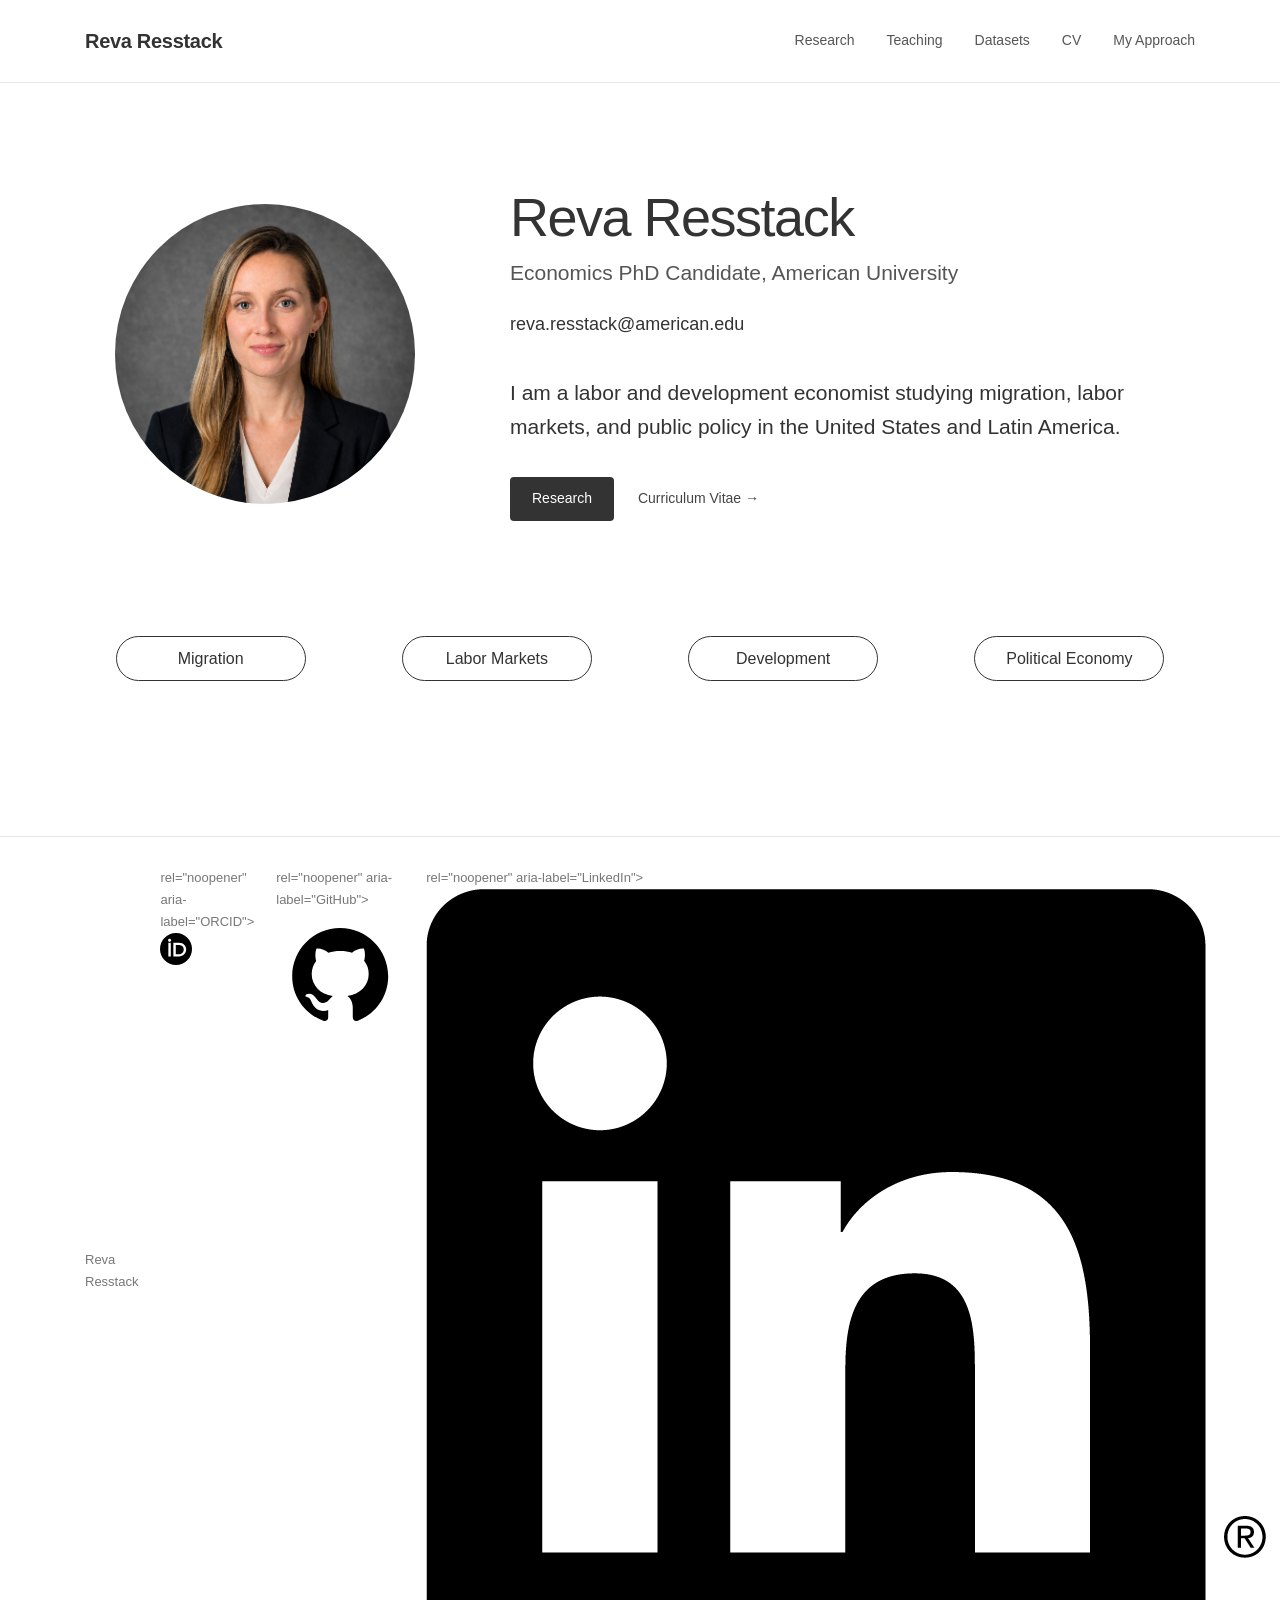
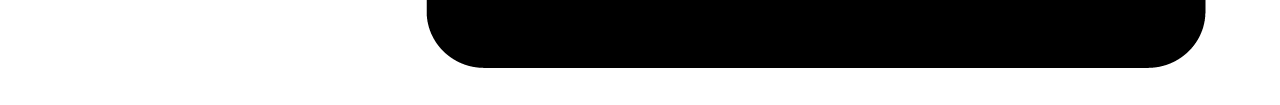
==== commit 3106351a: "Update footer" ====
--- a/index.html
+++ b/index.html
@@ -149,8 +149,18 @@
 
         <div>
 
-            <a href="mailto:reva.resstack@american.edu">
-                Email
+            <a href="mailto:reva.resstack@american.edu"
+              aria-label="Email">
+                <svg xmlns="http://www.w3.org/2000/svg" 
+                  viewBox="0 0 640 640"
+                  <path d="M112 128C85.5 128 64 149.5 64 176C64 
+                  191.1 71.1 205.3 83.2 214.4L291.2 370.4C308.3 
+                  383.2 331.7 383.2 348.8 370.4L556.8 214.4C568.9 
+                  205.3 576 191.1 576 176C576 149.5 554.5 128 528 
+                  128L112 128zM64 260L64 448C64 483.3 92.7 512 128 
+                  512L512 512C547.3 512 576 483.3 576 448L576 260L377.6 
+                  408.8C343.5 434.4 296.5 434.4 262.4 408.8L64 260z"/>
+              </svg>
             </a>
 
             <!--
@@ -159,16 +169,32 @@
             </a>
             -->
 
-            <a href="https://orcid.org/0009-0002-9547-4067" target="_blank">
-                ORCID
-            </a>
-
-            <a href="https://www.linkedin.com/in/reva-resstack/" target="_blank">
-                LinkedIn
-            </a>
-
-            <a href="https://bsky.app/profile/rresstack.bsky.social" target="_blank">
-                Bluesky
+            <a href="https://orcid.org/0009-0002-9547-4067" 
+              target="_blank">
+              rel="noopener" 
+              aria-label="ORCID"> 
+              <img src="images/ORCID-iD_icon_BW_vector.svg" alt="ORCID"> 
+            </a>
+
+          <a href="https://github.com/rresstack" 
+              target="_blank">
+              rel="noopener" 
+              aria-label="GitHub"> 
+              <img src="images/GitHub_Invertocat_Black_Clearspace.svg" alt="GitHub"> 
+            </a>
+
+            <a href="https://www.linkedin.com/in/reva-resstack/" 
+              target="_blank">
+              rel="noopener" 
+              aria-label="LinkedIn"> 
+              <img src="images/InBug-Black.png" alt="LinkedIn"> 
+            </a>
+
+            <a href="https://bsky.app/profile/rresstack.bsky.social" 
+              target="_blank">
+              rel="noopener" 
+              aria-label="Bluesky"> 
+              <img src="images/bluesky_media_kit_logo_transparent_4.svg" alt="Bluesky"> 
             </a>
 
         </div>
--- a/style.css
+++ b/style.css
@@ -474,6 +474,14 @@
     color: #333;
 }
 
+.draft-note {
+    margin: -4px 0 16px;
+
+    font-size: 15px;
+    font-style: italic;
+
+    color: #666;
+}
 
 /* =========================================================
    ABSTRACT
@@ -1000,6 +1008,30 @@
     display: flex;
 
     gap: 22px;
+}
+
+.footer-links {
+    display: flex;
+    align-items: center;
+    gap: 18px;
+}
+
+.footer-links a {
+    display: flex;
+    align-items: center;
+    justify-content: center;
+}
+
+.footer-links img {
+    width: 22px;
+    height: 22px;
+    object-fit: contain;
+    display: block;
+    transition: opacity 0.2s ease;
+}
+
+.footer-links a:hover img {
+    opacity: 0.65;
 }
 
 
@@ -1131,62 +1163,7 @@
 }
 
 /* =========================
-   MY APPROACH TIMELINE — MOBILE
-   ========================= */
-
-.timeline {
-    margin-top: 50px;
-
-    padding-left: 55px;
-}
-
-.timeline::before {
-    left: 15px;
-}
-
-.timeline-item {
-    margin-bottom: 60px;
-}
-
-.timeline-marker {
-    left: -55px;
-
-    width: 35px;
-
-    text-align: left;
-
-    font-size: 12px;
-}
-
-.timeline-marker::after {
-    right: -20px;
-
-    width: 8px;
-
-    height: 8px;
-}
-
-.timeline-content h2 {
-    font-size: 24px;
-}
-
-.timeline-content p {
-    font-size: 16px;
-
-    line-height: 1.7;
-}
-
-.timeline-photo {
-    margin: 28px auto 0 auto;
-    max-width: 900px;
-}
-
-.timeline-photo img {
-    width: 100%;
-}
-
-/* =========================
-  MY APPROACH TIMELINE
+   MY APPROACH TIMELINE
    ========================= */
 
 /* -------------------------
@@ -1256,6 +1233,24 @@
     margin-bottom: 0;
 }
 
+.timeline-item:last-child::before {
+    content: "";
+
+    position: absolute;
+
+    left: -76px;
+
+    top: 14px;
+
+    bottom: 0;
+
+    width: 3px;
+
+    background: white;
+
+    z-index: 1;
+}
+
 
 /* -------------------------
    Timeline Marker
@@ -1264,12 +1259,11 @@
 .timeline-marker {
     position: absolute;
 
-    left: -70px;
-
-    top: 3px;
+    left: -90px;
+
+    top: 7px;
 
     width: 31px;
-
     height: 20px;
 
     z-index: 2;
@@ -1284,11 +1278,9 @@
     position: absolute;
 
     left: 9px;
-
     top: 0;
 
     width: 13px;
-
     height: 13px;
 
     border-radius: 50%;
@@ -1310,11 +1302,11 @@
 }
 
 .timeline-content h2 {
-    font-size: 28px;
+    font-size: 25px;
 
     font-weight: 500;
 
-    margin: 0 0 14px 0;
+    margin: 0 0 12px 0;
 
     letter-spacing: -0.3px;
 }
@@ -1322,12 +1314,13 @@
 .timeline-content p {
     font-size: 17px;
 
-    line-height: 1.75;
+    line-height: 1.7;
 
     margin: 0;
 
     max-width: 900px;
 }
+
 
 /* -------------------------
    Links
@@ -1349,24 +1342,49 @@
 
 
 /* -------------------------
-   Community Photo
+   Timeline Designation
+   ------------------------- */
+
+.timeline-label {
+    margin-bottom: 5px;
+
+    font-size: 12px;
+    font-weight: 600;
+
+    letter-spacing: 2px;
+
+    color: #888;
+
+    text-transform: uppercase;
+}
+
+
+/* -------------------------
+   Timeline Photo
    ------------------------- */
 
 .timeline-photo {
-    margin: 28px auto 0 auto;
     max-width: 900px;
+
+    margin: 20px auto 0 auto;
+
+    display: flex;
+    justify-content: center;
+    gap: 15px;
 }
 
 .timeline-photo img {
     display: block;
 
-    width: 72%;
+    width: 45%;
+    max-width: 400px;
 
     height: auto;
 
+    border: 1px solid #e5e5e5;
+
     border-radius: 4px;
 }
-
 
 /* -------------------------
    Paper Links
@@ -1375,3 +1393,21 @@
 .paper-link:hover {
     text-decoration: underline;
 }
+
+/* -------------------------
+   For CV PDF
+   ------------------------- */
+
+.cv-container {
+    width: 100%;
+    min-height: 100vh;
+    padding: 30px 5%;
+    box-sizing: border-box;
+}
+
+.cv-container iframe {
+    display: block;
+    width: 100%;
+    height: calc(100vh - 60px);
+    border: none;
+}
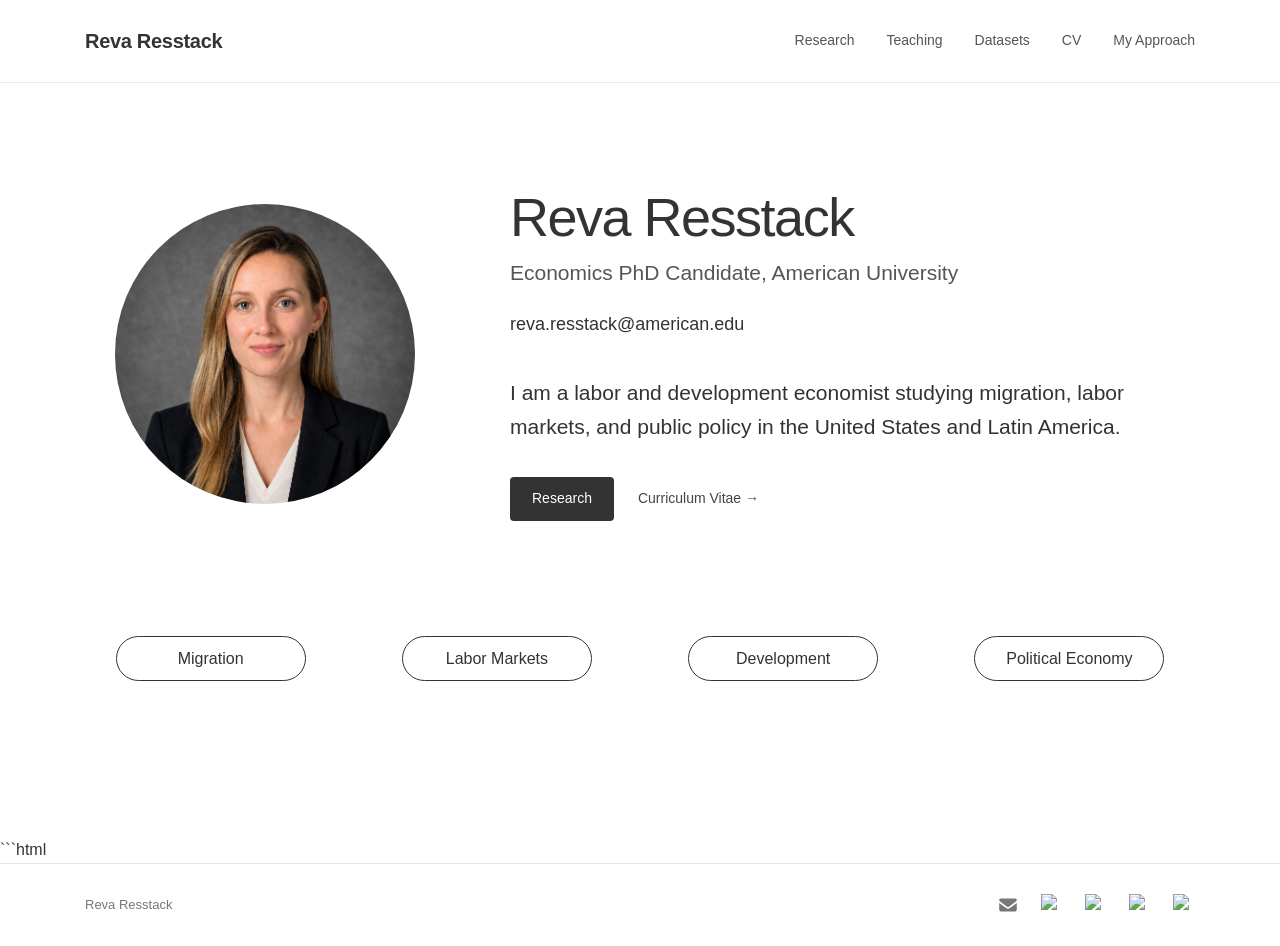
==== commit a5ff06d2: "Update footer pt 2" ====
--- a/index.html
+++ b/index.html
@@ -141,60 +141,69 @@
 </main>
 
 
+```html
 <footer>
 
     <div class="footer-container">
 
         <p>Reva Resstack</p>
 
-        <div>
-
+        <div class="footer-links">
+
+            <!-- Email -->
             <a href="mailto:reva.resstack@american.edu"
-              aria-label="Email">
-                <svg xmlns="http://www.w3.org/2000/svg" 
-                  viewBox="0 0 640 640"
-                  <path d="M112 128C85.5 128 64 149.5 64 176C64 
-                  191.1 71.1 205.3 83.2 214.4L291.2 370.4C308.3 
-                  383.2 331.7 383.2 348.8 370.4L556.8 214.4C568.9 
-                  205.3 576 191.1 576 176C576 149.5 554.5 128 528 
-                  128L112 128zM64 260L64 448C64 483.3 92.7 512 128 
-                  512L512 512C547.3 512 576 483.3 576 448L576 260L377.6 
-                  408.8C343.5 434.4 296.5 434.4 262.4 408.8L64 260z"/>
-              </svg>
-            </a>
-
-            <!--
-            <a href="https://scholar.google.com/" target="_blank">
-                Google Scholar
-            </a>
-            -->
-
-            <a href="https://orcid.org/0009-0002-9547-4067" 
-              target="_blank">
-              rel="noopener" 
-              aria-label="ORCID"> 
-              <img src="images/ORCID-iD_icon_BW_vector.svg" alt="ORCID"> 
-            </a>
-
-          <a href="https://github.com/rresstack" 
-              target="_blank">
-              rel="noopener" 
-              aria-label="GitHub"> 
-              <img src="images/GitHub_Invertocat_Black_Clearspace.svg" alt="GitHub"> 
-            </a>
-
-            <a href="https://www.linkedin.com/in/reva-resstack/" 
-              target="_blank">
-              rel="noopener" 
-              aria-label="LinkedIn"> 
-              <img src="images/InBug-Black.png" alt="LinkedIn"> 
-            </a>
-
-            <a href="https://bsky.app/profile/rresstack.bsky.social" 
-              target="_blank">
-              rel="noopener" 
-              aria-label="Bluesky"> 
-              <img src="images/bluesky_media_kit_logo_transparent_4.svg" alt="Bluesky"> 
+               aria-label="Email">
+
+                <svg xmlns="http://www.w3.org/2000/svg"
+                     viewBox="0 0 640 640"
+                     aria-hidden="true">
+                    <path d="M112 128C85.5 128 64 149.5 64 176C64 191.1 71.1 205.3 83.2 214.4L291.2 370.4C308.3 383.2 331.7 383.2 348.8 370.4L556.8 214.4C568.9 205.3 576 191.1 576 176C576 149.5 554.5 128 528 128L112 128zM64 260L64 448C64 483.3 92.7 512 128 512L512 512C547.3 512 576 483.3 576 448L576 260L377.6 408.8C343.5 434.4 296.5 434.4 262.4 408.8L64 260z"/>
+                </svg>
+
+            </a>
+
+
+            <!-- GitHub -->
+            <a href="https://github.com/rresstack"
+               target="_blank"
+               rel="noopener"
+               aria-label="GitHub">
+
+                <img src="images/github.svg" alt="GitHub">
+
+            </a>
+
+
+            <!-- ORCID -->
+            <a href="https://orcid.org/0009-0002-9547-4067"
+               target="_blank"
+               rel="noopener"
+               aria-label="ORCID">
+
+                <img src="images/orcid.svg" alt="ORCID">
+
+            </a>
+
+
+            <!-- LinkedIn -->
+            <a href="https://www.linkedin.com/in/reva-resstack/"
+               target="_blank"
+               rel="noopener"
+               aria-label="LinkedIn">
+
+                <img src="images/linkedin.svg" alt="LinkedIn">
+
+            </a>
+
+
+            <!-- Bluesky -->
+            <a href="https://bsky.app/profile/rresstack.bsky.social"
+               target="_blank"
+               rel="noopener"
+               aria-label="Bluesky">
+
+                <img src="images/bluesky.svg" alt="Bluesky">
+
             </a>
 
         </div>
--- a/style.css
+++ b/style.css
@@ -1022,6 +1022,7 @@
     justify-content: center;
 }
 
+.footer-links svg, 
 .footer-links img {
     width: 22px;
     height: 22px;
@@ -1030,6 +1031,11 @@
     transition: opacity 0.2s ease;
 }
 
+.footer-links svg {
+    fill: currentColor;
+}
+
+.footer-links a:hover svg,
 .footer-links a:hover img {
     opacity: 0.65;
 }
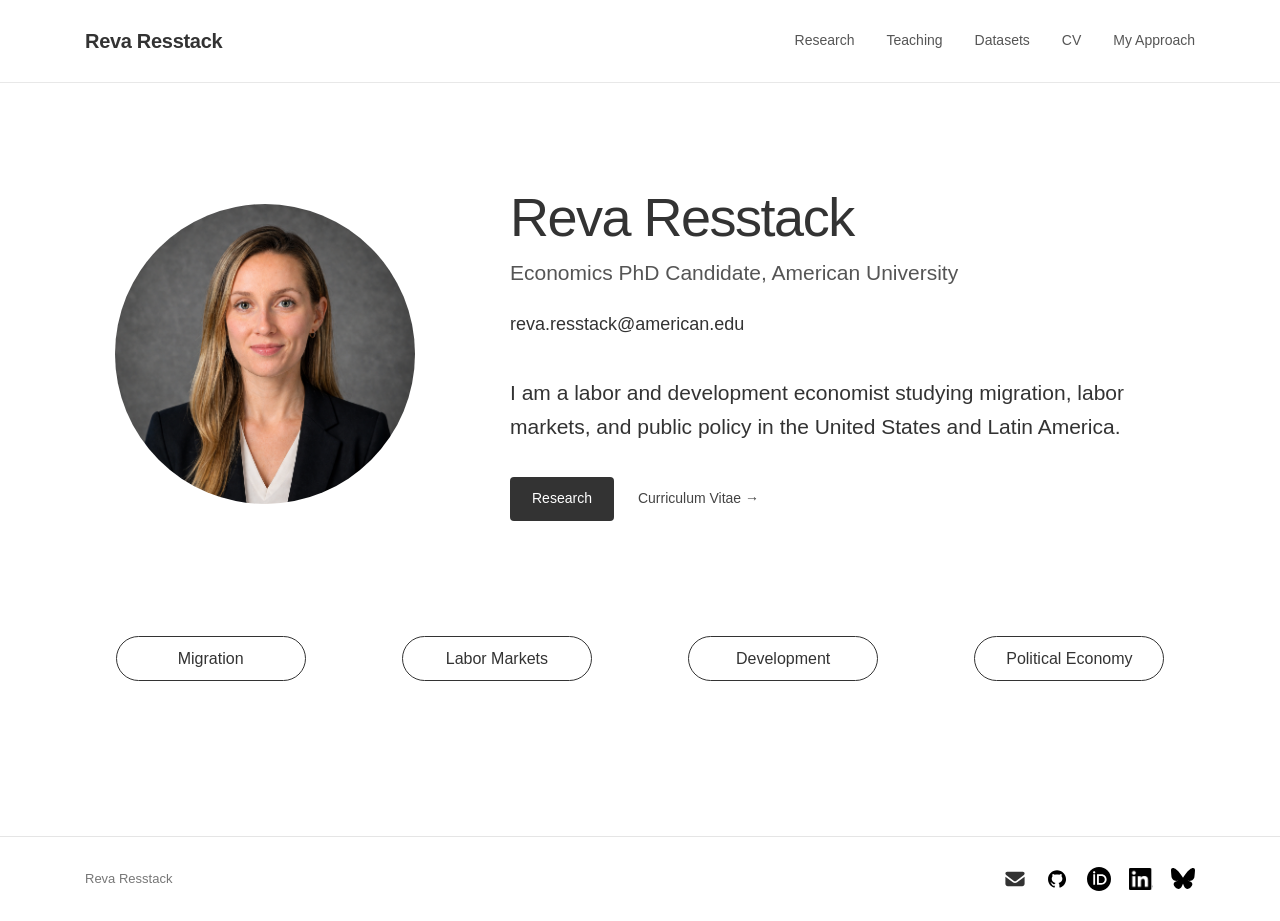
==== commit 193577ac: "Update photo names" ====
--- a/index.html
+++ b/index.html
@@ -140,8 +140,6 @@
 
 </main>
 
-
-```html
 <footer>
 
     <div class="footer-container">
@@ -169,7 +167,7 @@
                rel="noopener"
                aria-label="GitHub">
 
-                <img src="images/github.svg" alt="GitHub">
+                <img src="images/GitHub_Invertocat_Black_Clearspace.svg" alt="GitHub">
 
             </a>
 
@@ -180,7 +178,7 @@
                rel="noopener"
                aria-label="ORCID">
 
-                <img src="images/orcid.svg" alt="ORCID">
+                <img src="images/ORCID-iD_icon_BW_vector.svg" alt="ORCID">
 
             </a>
 
@@ -191,7 +189,7 @@
                rel="noopener"
                aria-label="LinkedIn">
 
-                <img src="images/linkedin.svg" alt="LinkedIn">
+                <img src="images/InBug-Black.png" alt="LinkedIn">
 
             </a>
 
@@ -202,7 +200,7 @@
                rel="noopener"
                aria-label="Bluesky">
 
-                <img src="images/bluesky.svg" alt="Bluesky">
+                <img src="images/bluesky_media_kit_logo_transparent_4.svg" alt="Bluesky">
 
             </a>
 
--- a/style.css
+++ b/style.css
@@ -973,7 +973,6 @@
     object-fit: cover;
 }
 
-
 /* =====================================
    FOOTER
    ===================================== */
@@ -984,30 +983,19 @@
 
 .footer-container {
     max-width: 1180px;
-
     margin: 0 auto;
-
     padding: 30px 35px;
 
     display: flex;
-
     justify-content: space-between;
-
     align-items: center;
 
     font-size: 13px;
-
     color: #777;
 }
 
 .footer-container p {
     margin: 0;
-}
-
-.footer-container div {
-    display: flex;
-
-    gap: 22px;
 }
 
 .footer-links {
@@ -1020,26 +1008,34 @@
     display: flex;
     align-items: center;
     justify-content: center;
-}
-
-.footer-links svg, 
-.footer-links img {
-    width: 22px;
-    height: 22px;
+
+    color: #333;
+    text-decoration: none;
+}
+
+.footer-links img,
+.footer-links svg {
+    width: 24px;
+    height: 24px;
+    display: block;
     object-fit: contain;
-    display: block;
-    transition: opacity 0.2s ease;
 }
 
 .footer-links svg {
     fill: currentColor;
 }
 
-.footer-links a:hover svg,
+.footer-links a:hover {
+    color: #777;
+}
+
+.footer-links img {
+    transition: opacity 0.2s ease;
+}
+
 .footer-links a:hover img {
     opacity: 0.65;
 }
-
 
 /* =====================================
    MOBILE
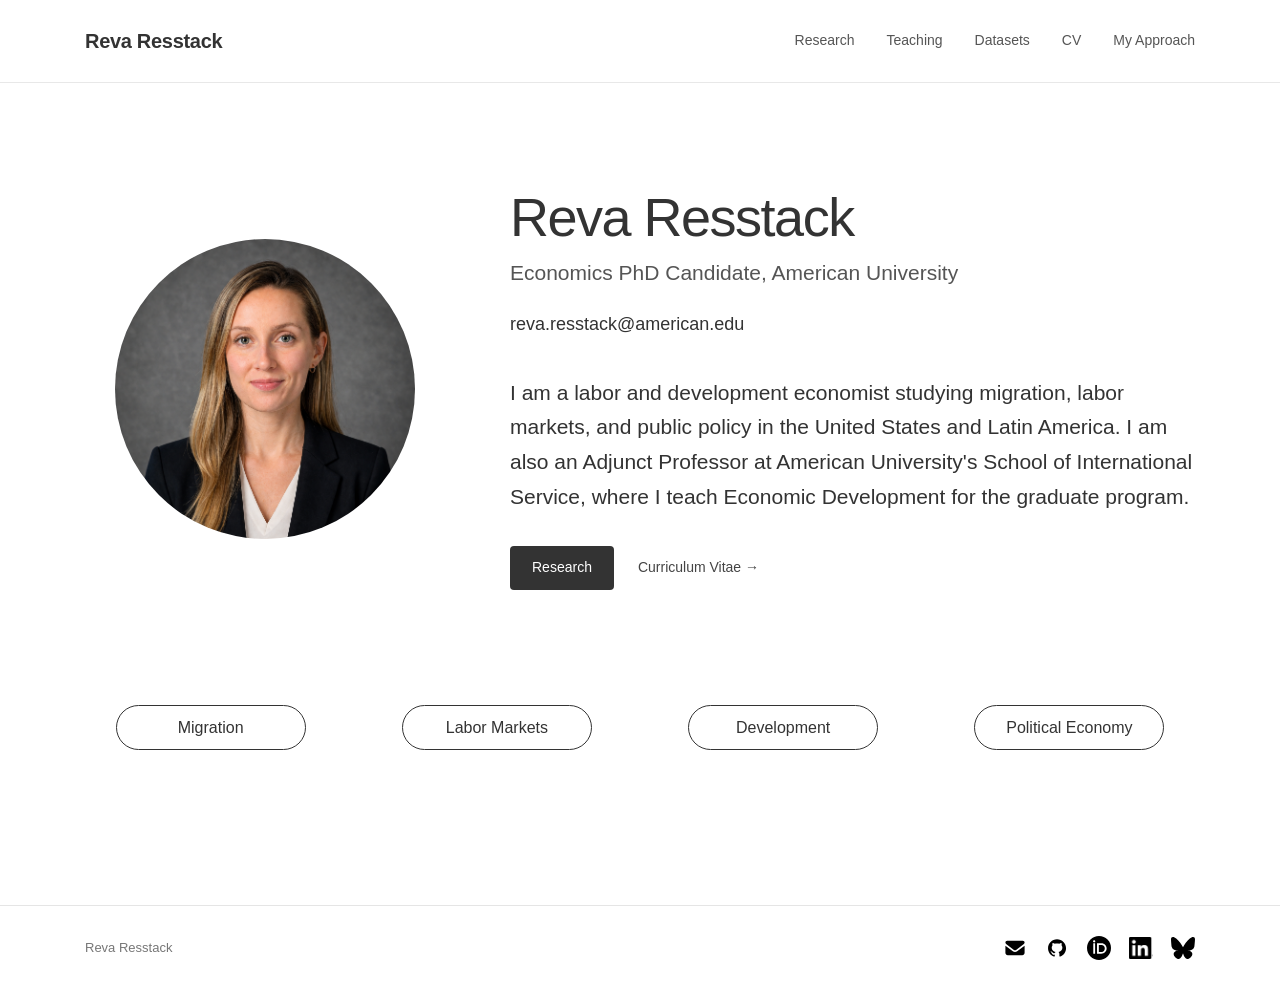
==== commit a33f1fc9: "Update with Adjunct Prof desc" ====
--- a/index.html
+++ b/index.html
@@ -65,6 +65,8 @@
             <p class="intro">
                 I am a labor and development economist studying
                 migration, labor markets, and public policy in the United States and Latin America.
+                I am also an Adjunct Professor at American University's School of International Service, where I 
+                teach Economic Development for the graduate program. 
             </p>
 
             <!--
--- a/style.css
+++ b/style.css
@@ -206,11 +206,13 @@
     transition: all 0.2s ease;
 }
 
+/*
 .button:hover {
     background: #555;
 
     transform: translateY(-1px);
 }
+*/
 
 .text-link {
     font-size: 14px;
@@ -608,10 +610,11 @@
     text-align: center;
 }
 
+/*
 .area-circle:hover {
     background: #f7f7f7;
 }
-
+*/
 .area h3 {
     margin: 0 0 10px;
 
@@ -1009,7 +1012,7 @@
     align-items: center;
     justify-content: center;
 
-    color: #333;
+    color: #000;
     text-decoration: none;
 }
 
